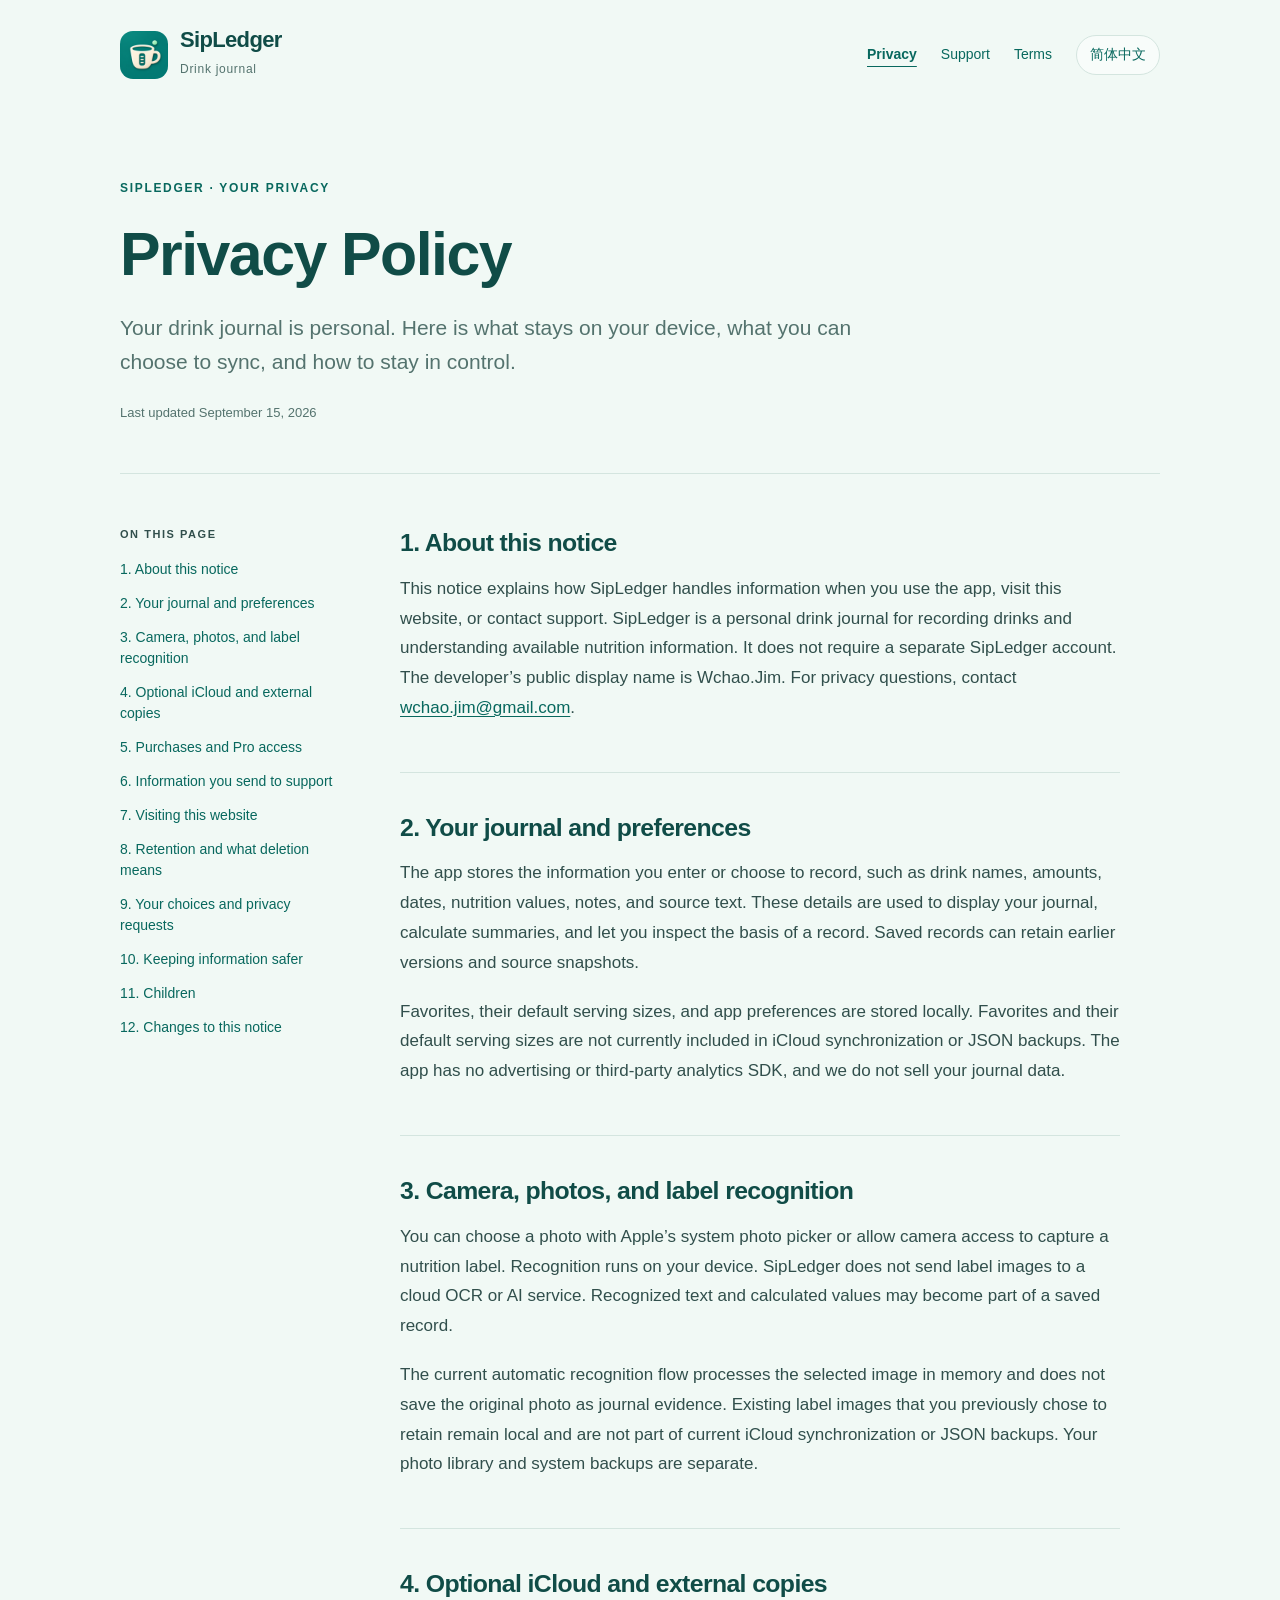
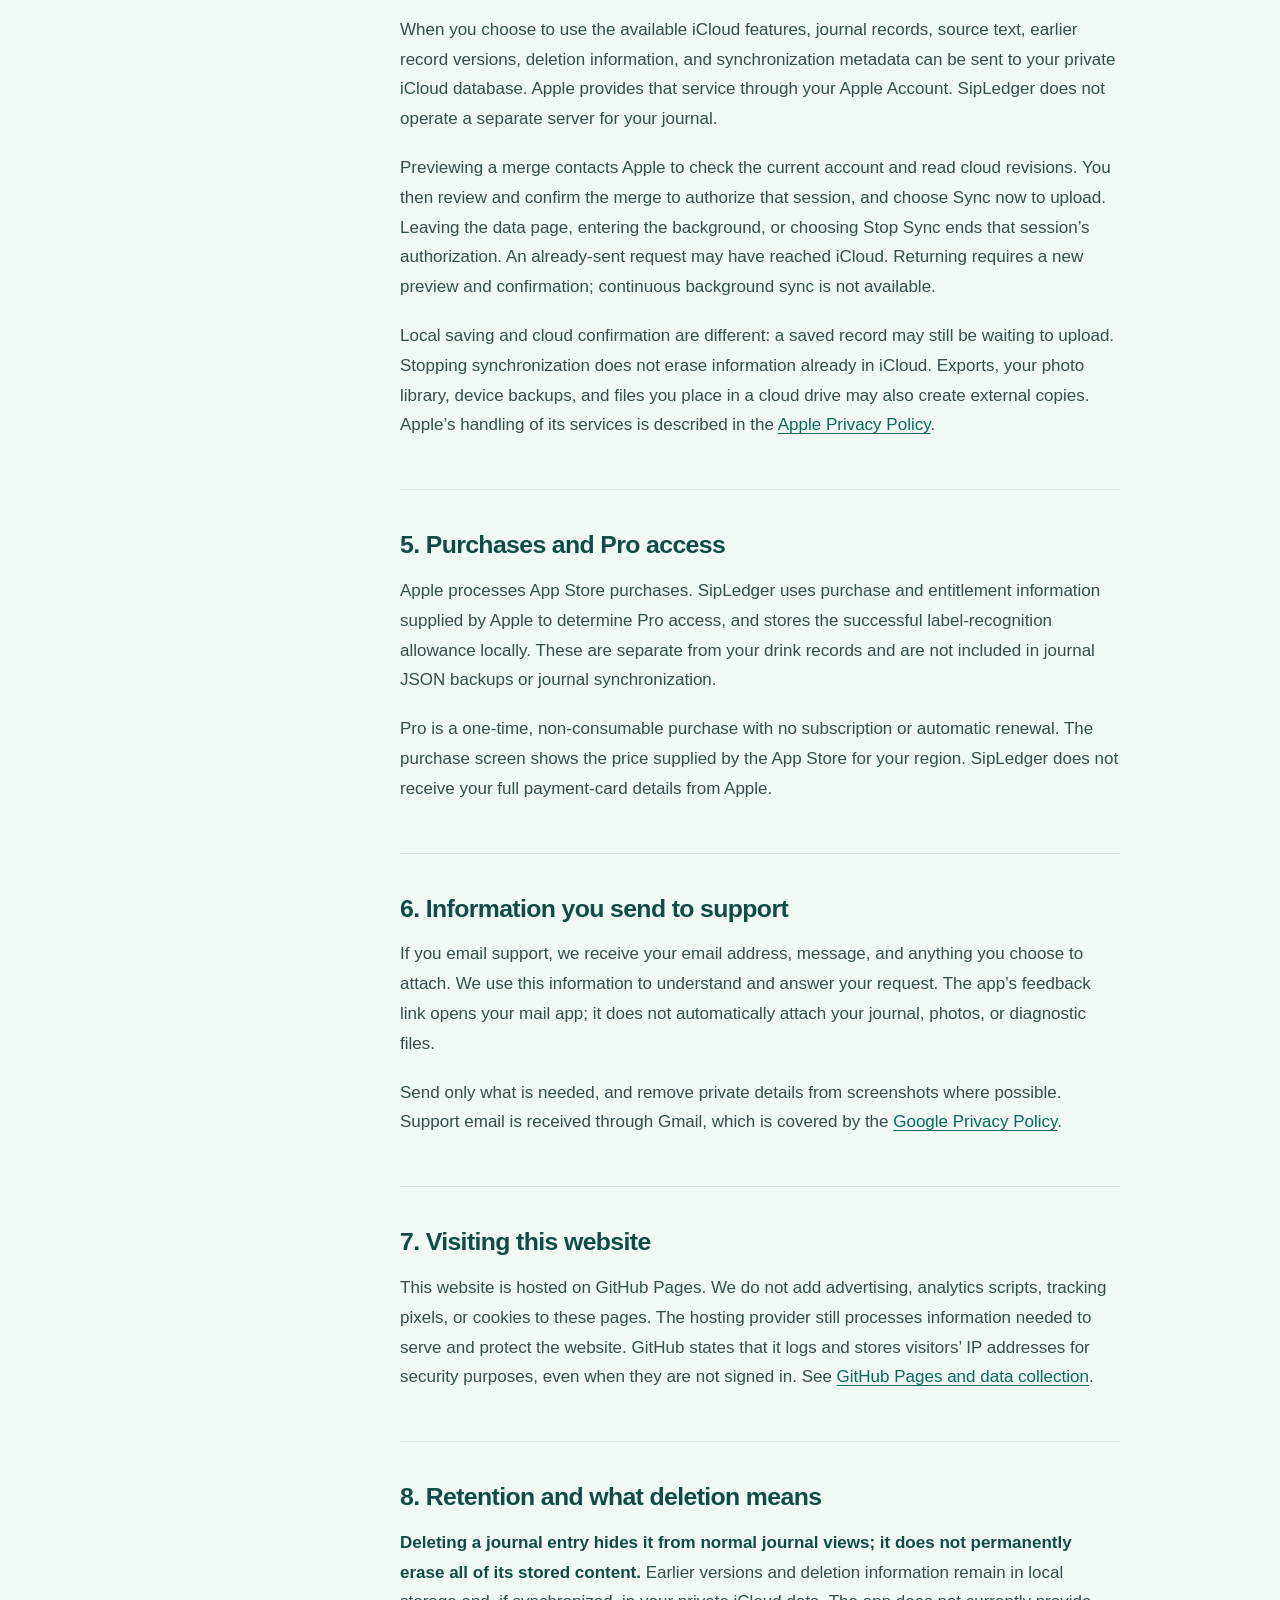
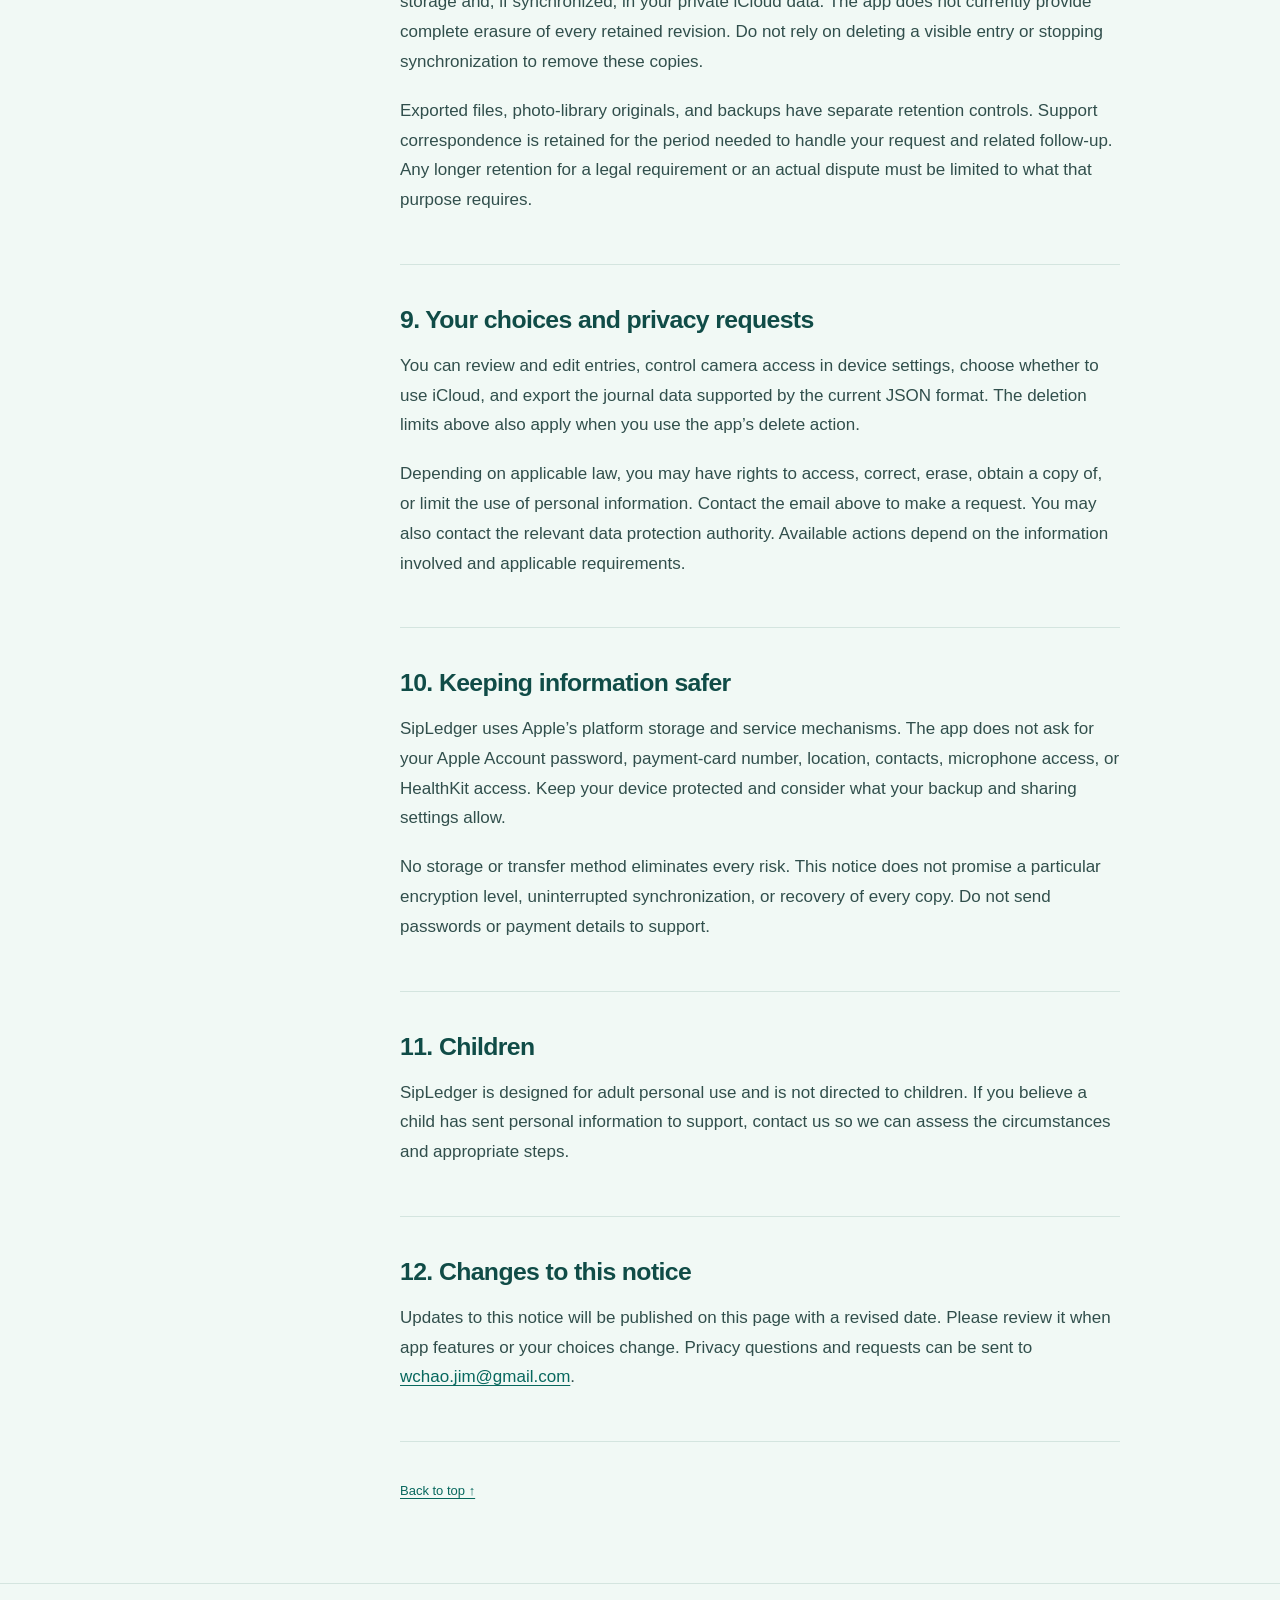
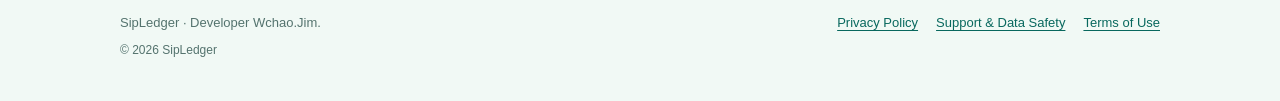
==== privacy/index.html @ 10f94ec1 "Add files via upload" ====
<!doctype html>
<html lang="en"><head><meta charset="utf-8"><meta name="viewport" content="width=device-width, initial-scale=1"><meta name="description" content="Your drink journal is personal. Here is what stays on your device, what you can choose to sync, and how to stay in control."><meta name="theme-color" content="#f1f9f5"><meta name="referrer" content="strict-origin-when-cross-origin"><meta http-equiv="Content-Security-Policy" content="default-src 'none'; img-src 'self'; style-src 'self'; base-uri 'none'; form-action 'none'"><title>Privacy Policy · SipLedger</title><link rel="icon" type="image/png" href="../assets/app-icon.png"><link rel="stylesheet" href="../assets/site.css"><link rel="alternate" hreflang="en" href="../privacy/"><link rel="alternate" hreflang="zh-Hans" href="../zh/privacy/"></head><body id="top"><a class="skip" href="#main">Skip to content</a><header class="site-header"><div class="wrap header-inner"><a class="brand" href="../" aria-label="SipLedger help home"><img src="../assets/app-icon.png" alt="" width="48" height="48"><span><span class="brand-name">SipLedger</span><span class="brand-caption">Drink journal</span></span></a><nav class="nav" aria-label="Main navigation"><a href="../privacy/" aria-current="page">Privacy</a><a href="../support/">Support</a><a href="../terms/">Terms</a><a class="lang" href="../zh/privacy/" lang="zh-Hans" hreflang="zh-Hans">简体中文</a></nav></div></header><main id="main" class="wrap"><header class="hero"><p class="eyebrow">SipLedger · Your privacy</p><h1>Privacy Policy</h1><p class="lead">Your drink journal is personal. Here is what stays on your device, what you can choose to sync, and how to stay in control.</p><p class="meta">Last updated September 15, 2026</p></header><div class="content-grid"><nav class="toc" aria-label="On this page"><p class="toc-label">On this page</p><ol><li><a href="#scope">1. About this notice</a></li><li><a href="#journal">2. Your journal and preferences</a></li><li><a href="#recognition">3. Camera, photos, and label recognition</a></li><li><a href="#icloud">4. Optional iCloud and external copies</a></li><li><a href="#purchases">5. Purchases and Pro access</a></li><li><a href="#support">6. Information you send to support</a></li><li><a href="#website">7. Visiting this website</a></li><li><a href="#retention">8. Retention and what deletion means</a></li><li><a href="#choices">9. Your choices and privacy requests</a></li><li><a href="#security">10. Keeping information safer</a></li><li><a href="#children">11. Children</a></li><li><a href="#changes">12. Changes to this notice</a></li></ol></nav><article class="article"><section><h2 id="scope">1. About this notice</h2>
<p>This notice explains how SipLedger handles information when you use the app, visit this website, or contact support. SipLedger is a personal drink journal for recording drinks and understanding available nutrition information. It does not require a separate SipLedger account. The developer’s public display name is Wchao.Jim. For privacy questions, contact <a href="mailto:wchao.jim@gmail.com">wchao.jim@gmail.com</a>.</p>

</section><section><h2 id="journal">2. Your journal and preferences</h2>
<p>The app stores the information you enter or choose to record, such as drink names, amounts, dates, nutrition values, notes, and source text. These details are used to display your journal, calculate summaries, and let you inspect the basis of a record. Saved records can retain earlier versions and source snapshots.</p>
<p>Favorites, their default serving sizes, and app preferences are stored locally. Favorites and their default serving sizes are not currently included in iCloud synchronization or JSON backups. The app has no advertising or third-party analytics SDK, and we do not sell your journal data.</p>

</section><section><h2 id="recognition">3. Camera, photos, and label recognition</h2>
<p>You can choose a photo with Apple’s system photo picker or allow camera access to capture a nutrition label. Recognition runs on your device. SipLedger does not send label images to a cloud OCR or AI service. Recognized text and calculated values may become part of a saved record.</p>
<p>The current automatic recognition flow processes the selected image in memory and does not save the original photo as journal evidence. Existing label images that you previously chose to retain remain local and are not part of current iCloud synchronization or JSON backups. Your photo library and system backups are separate.</p>

</section><section><h2 id="icloud">4. Optional iCloud and external copies</h2>
<p>When you choose to use the available iCloud features, journal records, source text, earlier record versions, deletion information, and synchronization metadata can be sent to your private iCloud database. Apple provides that service through your Apple Account. SipLedger does not operate a separate server for your journal.</p>
<p>Previewing a merge contacts Apple to check the current account and read cloud revisions. You then review and confirm the merge to authorize that session, and choose Sync now to upload. Leaving the data page, entering the background, or choosing Stop Sync ends that session’s authorization. An already-sent request may have reached iCloud. Returning requires a new preview and confirmation; continuous background sync is not available.</p>
<p>Local saving and cloud confirmation are different: a saved record may still be waiting to upload. Stopping synchronization does not erase information already in iCloud. Exports, your photo library, device backups, and files you place in a cloud drive may also create external copies. Apple’s handling of its services is described in the <a href="https://www.apple.com/legal/privacy/">Apple Privacy Policy</a>.</p>

</section><section><h2 id="purchases">5. Purchases and Pro access</h2>
<p>Apple processes App Store purchases. SipLedger uses purchase and entitlement information supplied by Apple to determine Pro access, and stores the successful label-recognition allowance locally. These are separate from your drink records and are not included in journal JSON backups or journal synchronization.</p>
<p>Pro is a one-time, non-consumable purchase with no subscription or automatic renewal. The purchase screen shows the price supplied by the App Store for your region. SipLedger does not receive your full payment-card details from Apple.</p>

</section><section><h2 id="support">6. Information you send to support</h2>
<p>If you email support, we receive your email address, message, and anything you choose to attach. We use this information to understand and answer your request. The app’s feedback link opens your mail app; it does not automatically attach your journal, photos, or diagnostic files.</p>
<p>Send only what is needed, and remove private details from screenshots where possible. Support email is received through Gmail, which is covered by the <a href="https://policies.google.com/privacy">Google Privacy Policy</a>.</p>

</section><section><h2 id="website">7. Visiting this website</h2>
<p>This website is hosted on GitHub Pages. We do not add advertising, analytics scripts, tracking pixels, or cookies to these pages. The hosting provider still processes information needed to serve and protect the website. GitHub states that it logs and stores visitors’ IP addresses for security purposes, even when they are not signed in. See <a href="https://docs.github.com/en/pages/getting-started-with-github-pages/about-github-pages">GitHub Pages and data collection</a>.</p>

</section><section><h2 id="retention">8. Retention and what deletion means</h2>
<p><strong>Deleting a journal entry hides it from normal journal views; it does not permanently erase all of its stored content.</strong> Earlier versions and deletion information remain in local storage and, if synchronized, in your private iCloud data. The app does not currently provide complete erasure of every retained revision. Do not rely on deleting a visible entry or stopping synchronization to remove these copies.</p>
<p>Exported files, photo-library originals, and backups have separate retention controls. Support correspondence is retained for the period needed to handle your request and related follow-up. Any longer retention for a legal requirement or an actual dispute must be limited to what that purpose requires.</p>

</section><section><h2 id="choices">9. Your choices and privacy requests</h2>
<p>You can review and edit entries, control camera access in device settings, choose whether to use iCloud, and export the journal data supported by the current JSON format. The deletion limits above also apply when you use the app’s delete action.</p>
<p>Depending on applicable law, you may have rights to access, correct, erase, obtain a copy of, or limit the use of personal information. Contact the email above to make a request. You may also contact the relevant data protection authority. Available actions depend on the information involved and applicable requirements.</p>

</section><section><h2 id="security">10. Keeping information safer</h2>
<p>SipLedger uses Apple’s platform storage and service mechanisms. The app does not ask for your Apple Account password, payment-card number, location, contacts, microphone access, or HealthKit access. Keep your device protected and consider what your backup and sharing settings allow.</p>
<p>No storage or transfer method eliminates every risk. This notice does not promise a particular encryption level, uninterrupted synchronization, or recovery of every copy. Do not send passwords or payment details to support.</p>

</section><section><h2 id="children">11. Children</h2>
<p>SipLedger is designed for adult personal use and is not directed to children. If you believe a child has sent personal information to support, contact us so we can assess the circumstances and appropriate steps.</p>

</section><section><h2 id="changes">12. Changes to this notice</h2>
<p>Updates to this notice will be published on this page with a revised date. Please review it when app features or your choices change. Privacy questions and requests can be sent to <a href="mailto:wchao.jim@gmail.com">wchao.jim@gmail.com</a>.</p>
</section><a class="back-top" href="#top">Back to top ↑</a></article></div></main><footer class="site-footer"><div class="wrap footer-inner"><div><p>SipLedger · Developer Wchao.Jim.</p><p class="copyright">© 2026 SipLedger</p></div><nav class="footer-links" aria-label="Footer navigation"><a href="../privacy/">Privacy Policy</a><a href="../support/">Support & Data Safety</a><a href="../terms/">Terms of Use</a></nav></div></footer></body></html>
---- assets/site.css ----
@charset "UTF-8";
:root{
  color-scheme:light;
  --ink:#104c47;
  --text:#314f4c;
  --muted:#54736e;
  --mint:#f1f9f5;
  --line:#d4e5df;
  --teal:#08685e;
  --blue:#e1f0fa;
  --lavender:#eee8f8;
  --white:#fff;
  --radius:24px}
  *{
    box-sizing:border-box}
    html{
      scroll-padding-top:2rem}
      body{
        margin:0;
        background:var(--mint);
        color:var(--text);
        font-family:-apple-system,BlinkMacSystemFont,"Segoe UI","PingFang SC","Hiragino Sans GB","Microsoft YaHei",sans-serif;
        font-size:17px;
        line-height:1.75;
        -webkit-text-size-adjust:100%}
        a{
          color:var(--teal);
          text-underline-offset:.2em;
          text-decoration-thickness:1px}
          a:hover{
            text-decoration-thickness:2px}
            a:focus-visible,summary:focus-visible{
              outline:3px solid #925d18;
              outline-offset:5px;
              border-radius:4px}
              img{
                max-width:100%;
                height:auto}
                h1,h2,h3,p{
                  margin-top:0}
                  h1,h2,h3{
                    color:var(--ink);
                    line-height:1.2;
                    letter-spacing:-.025em}
                    h1{
                      font-size:clamp(2.25rem,5vw,3.8rem);
                      font-weight:760;
                      margin-bottom:1.25rem}
                      h2{
                        font-size:1.55rem;
                        margin-bottom:1rem}
                        h3{
                          font-size:1.13rem}
                          p{
                            margin-bottom:1.2rem}
                            ul,ol{
                              padding-left:1.5rem}
                              li+li{
                                margin-top:.5rem}
                                strong{
                                  font-weight:680;
                                  color:var(--ink)}
                                  .wrap{
                                    max-width:1120px;
                                    margin:0 auto;
                                    padding:0 40px}
                                    .skip{
                                      position:absolute;
                                      left:16px;
                                      top:-100px;
                                      background:white;
                                      padding:12px;
                                      z-index:10}
                                      .skip:focus{
                                        top:16px}
                                        .site-header{
                                          padding:27px 0}
                                          .header-inner{
                                            display:flex;
                                            align-items:center;
                                            justify-content:space-between;
                                            gap:24px}
                                            .brand{
                                              display:flex;
                                              align-items:center;
                                              gap:12px;
                                              text-decoration:none;
                                              color:var(--ink);
                                              flex-shrink:0}
                                              .brand img{
                                                width:48px;
                                                height:48px;
                                                border-radius:13px}
                                                .brand-name{
                                                  display:block;
                                                  font-weight:780;
                                                  font-size:22px;
                                                  line-height:1.2;
                                                  letter-spacing:-.03em}
                                                  .brand-caption{
                                                    font-size:12px;
                                                    line-height:1.5;
                                                    letter-spacing:.06em;
                                                    color:var(--muted)}
                                                    .nav{
                                                      display:flex;
                                                      align-items:center;
                                                      gap:24px;
                                                      font-size:14px;
                                                      line-height:1.4}
                                                      .nav a{
                                                        padding:9px 0;
                                                        text-decoration:none}
                                                        .nav a[aria-current=page]{
                                                          text-decoration:underline;
                                                          text-underline-offset:7px;
                                                          font-weight:700}
                                                          .nav .lang{
                                                            padding:9px 13px;
                                                            border:1px solid var(--line);
                                                            border-radius:100px;
                                                            background:#ffffff90;
                                                            white-space:nowrap}
                                                            .hero{
                                                              padding:68px 0 48px;
                                                              border-bottom:1px solid var(--line)}
                                                              .eyebrow{
                                                                font-weight:700;
                                                                font-size:12px;
                                                                letter-spacing:.14em;
                                                                text-transform:uppercase;
                                                                color:var(--teal);
                                                                margin-bottom:19px}
                                                                .lead{
                                                                  max-width:760px;
                                                                  font-size:21px;
                                                                  line-height:1.6;
                                                                  color:var(--muted);
                                                                  margin-bottom:24px}
                                                                  .meta{
                                                                    font-size:13px;
                                                                    color:var(--muted);
                                                                    margin:0}
                                                                    .content-grid{
                                                                      display:grid;
                                                                      grid-template-columns:220px minmax(0,1fr);
                                                                      gap:60px;
                                                                      padding:52px 0 80px}
                                                                      .toc{
                                                                        font-size:14px;
                                                                        line-height:1.5;
                                                                        align-self:start;
                                                                        position:sticky;
                                                                        top:28px}
                                                                        .toc-label{
                                                                          font-size:11px;
                                                                          font-weight:700;
                                                                          letter-spacing:.14em;
                                                                          text-transform:uppercase;
                                                                          margin-bottom:16px}
                                                                          .toc ol{
                                                                            list-style:none;
                                                                            margin:0;
                                                                            padding:0}
                                                                            .toc li{
                                                                              margin-bottom:13px}
                                                                              .toc a{
                                                                                text-decoration:none}
                                                                                .toc a:hover{
                                                                                  text-decoration:underline}
                                                                                  .article{
                                                                                    min-width:0;
                                                                                    max-width:720px}
                                                                                    .article section{
                                                                                      scroll-margin-top:28px;
                                                                                      margin-bottom:38px;
                                                                                      padding-bottom:30px;
                                                                                      border-bottom:1px solid var(--line)}
                                                                                      .article section:last-child{
                                                                                        border:0;
                                                                                        margin:0;
                                                                                        padding:0}
                                                                                        .article h2{
                                                                                          padding-top:2px}
                                                                                          .article a{
                                                                                            overflow-wrap:anywhere}
                                                                                            .article .callout{
                                                                                              margin:24px 0}
                                                                                              .callout{
                                                                                                background:var(--blue);
                                                                                                border-radius:var(--radius);
                                                                                                padding:28px 30px}
                                                                                                .callout.lavender{
                                                                                                  background:var(--lavender)}
                                                                                                  .callout p:last-child{
                                                                                                    margin-bottom:0}
                                                                                                    .home-hero{
                                                                                                      display:grid;
                                                                                                      grid-template-columns:minmax(0,1fr) 190px;
                                                                                                      align-items:center;
                                                                                                      gap:50px;
                                                                                                      padding:80px 0 65px}
                                                                                                      .home-hero h1{
                                                                                                        font-size:clamp(2.4rem,5vw,4.2rem);
                                                                                                        max-width:750px}
                                                                                                        .hero-icon{
                                                                                                          width:180px;
                                                                                                          height:180px;
                                                                                                          border-radius:40px;
                                                                                                          box-shadow:0 18px 45px #154f4221;
                                                                                                          transform:rotate(-4deg)}
                                                                                                          .home-hero .lead{
                                                                                                            max-width:650px;
                                                                                                            margin:0}
                                                                                                            .home-links{
                                                                                                              display:grid;
                                                                                                              grid-template-columns:1fr 1fr;
                                                                                                              gap:24px;
                                                                                                              padding-bottom:24px}
                                                                                                              .feature-link{
                                                                                                                display:flex;
                                                                                                                flex-direction:column;
                                                                                                                align-items:flex-start;
                                                                                                                padding:34px;
                                                                                                                background:var(--blue);
                                                                                                                border-radius:var(--radius);
                                                                                                                color:var(--text);
                                                                                                                text-decoration:none;
                                                                                                                border:1px solid transparent}
                                                                                                                .feature-link:hover{
                                                                                                                  border-color:#b0cfc5}
                                                                                                                  .feature-link:nth-child(2){
                                                                                                                    background:var(--lavender)}
                                                                                                                    .feature-link .number{
                                                                                                                      font-size:12px;
                                                                                                                      letter-spacing:.09em;
                                                                                                                      color:var(--muted);
                                                                                                                      margin-bottom:28px}
                                                                                                                      .feature-link h2{
                                                                                                                        font-size:1.7rem}
                                                                                                                        .feature-link p{
                                                                                                                          max-width:390px}
                                                                                                                          .feature-link .go{
                                                                                                                            font-size:15px;
                                                                                                                            font-weight:700;
                                                                                                                            color:var(--teal);
                                                                                                                            margin-top:auto;
                                                                                                                            text-decoration:underline;
                                                                                                                            text-underline-offset:.3em}
                                                                                                                            .home-bottom{
                                                                                                                              display:flex;
                                                                                                                              justify-content:space-between;
                                                                                                                              gap:32px;
                                                                                                                              padding:25px 3px 60px}
                                                                                                                              .home-bottom p{
                                                                                                                                margin:0;
                                                                                                                                font-size:15px}
                                                                                                                                .contact-box{
                                                                                                                                  padding:30px;
                                                                                                                                  background:var(--blue);
                                                                                                                                  border-radius:var(--radius);
                                                                                                                                  margin-bottom:38px}
                                                                                                                                  .contact-box h2{
                                                                                                                                    margin:0 0 12px}
                                                                                                                                    .button{
                                                                                                                                      display:inline-flex;
                                                                                                                                      align-items:center;
                                                                                                                                      justify-content:center;
                                                                                                                                      min-height:48px;
                                                                                                                                      border-radius:100px;
                                                                                                                                      background:var(--teal);
                                                                                                                                      color:white;
                                                                                                                                      padding:10px 22px;
                                                                                                                                      font-size:15px;
                                                                                                                                      font-weight:650;
                                                                                                                                      text-decoration:none}
                                                                                                                                      .button:hover{
                                                                                                                                        background:#07594f}
                                                                                                                                        .contact-box .email{
                                                                                                                                          display:block;
                                                                                                                                          margin-top:13px;
                                                                                                                                          font-size:15px}
                                                                                                                                          .faq details{
                                                                                                                                            border-top:1px solid var(--line);
                                                                                                                                            padding:20px 0}
                                                                                                                                            .faq details:last-child{
                                                                                                                                              border-bottom:1px solid var(--line)}
                                                                                                                                              .faq summary{
                                                                                                                                                cursor:pointer;
                                                                                                                                                font-weight:680;
                                                                                                                                                color:var(--ink);
                                                                                                                                                padding-right:8px}
                                                                                                                                                .faq details[open] summary{
                                                                                                                                                  margin-bottom:16px}
                                                                                                                                                  .faq details p:last-child,.faq details ol:last-child{
                                                                                                                                                    margin-bottom:0}
                                                                                                                                                    .site-footer{
                                                                                                                                                      border-top:1px solid var(--line);
                                                                                                                                                      padding:28px 0 40px;
                                                                                                                                                      font-size:13px;
                                                                                                                                                      color:var(--muted)}
                                                                                                                                                      .footer-inner{
                                                                                                                                                        display:flex;
                                                                                                                                                        justify-content:space-between;
                                                                                                                                                        gap:24px}
                                                                                                                                                        .footer-links{
                                                                                                                                                          display:flex;
                                                                                                                                                          gap:18px;
                                                                                                                                                          flex-wrap:wrap}
                                                                                                                                                          .site-footer p{
                                                                                                                                                            margin:0}
                                                                                                                                                            .copyright{
                                                                                                                                                              margin-top:5px!important;
                                                                                                                                                              font-size:12px}
                                                                                                                                                              .back-top{
                                                                                                                                                                display:block;
                                                                                                                                                                margin-top:25px;
                                                                                                                                                                font-size:13px}
                                                                                                                                                                @media(max-width:880px){
                                                                                                                                                                  .header-inner{
                                                                                                                                                                    flex-wrap:wrap}
                                                                                                                                                                    .nav{
                                                                                                                                                                      gap:20px}
                                                                                                                                                                      .content-grid{
                                                                                                                                                                        grid-template-columns:170px minmax(0,1fr);
                                                                                                                                                                        gap:35px}
                                                                                                                                                                        .wrap{
                                                                                                                                                                          padding:0 28px}
                                                                                                                                                                          .home-hero{
                                                                                                                                                                            grid-template-columns:minmax(0,1fr) 130px;
                                                                                                                                                                            gap:25px}
                                                                                                                                                                            .hero-icon{
                                                                                                                                                                              width:125px;
                                                                                                                                                                              height:125px;
                                                                                                                                                                              border-radius:29px}
                                                                                                                                                                              .home-hero h1{
                                                                                                                                                                                font-size:3rem}
                                                                                                                                                                              }
                                                                                                                                                                              @media(max-width:620px){
                                                                                                                                                                                body{
                                                                                                                                                                                  font-size:16px}
                                                                                                                                                                                  .wrap{
                                                                                                                                                                                    padding:0 22px}
                                                                                                                                                                                    .site-header{
                                                                                                                                                                                      padding:22px 0 10px}
                                                                                                                                                                                      .header-inner{
                                                                                                                                                                                        gap:17px}
                                                                                                                                                                                        .brand img{
                                                                                                                                                                                          width:43px;
                                                                                                                                                                                          height:43px}
                                                                                                                                                                                          .brand-name{
                                                                                                                                                                                            font-size:21px}
                                                                                                                                                                                            .nav{
                                                                                                                                                                                              width:100%;
                                                                                                                                                                                              gap:0;
                                                                                                                                                                                              justify-content:space-between;
                                                                                                                                                                                              font-size:13px}
                                                                                                                                                                                              .nav .lang{
                                                                                                                                                                                                padding:8px 12px}
                                                                                                                                                                                                .hero{
                                                                                                                                                                                                  padding:41px 0 30px}
                                                                                                                                                                                                  .lead{
                                                                                                                                                                                                    font-size:18px}
                                                                                                                                                                                                    .eyebrow{
                                                                                                                                                                                                      font-size:11px;
                                                                                                                                                                                                      margin-bottom:14px}
                                                                                                                                                                                                      .content-grid{
                                                                                                                                                                                                        display:block;
                                                                                                                                                                                                        padding:30px 0 50px}
                                                                                                                                                                                                        .toc{
                                                                                                                                                                                                          position:static;
                                                                                                                                                                                                          border-bottom:1px solid var(--line);
                                                                                                                                                                                                          padding-bottom:19px;
                                                                                                                                                                                                          margin-bottom:34px}
                                                                                                                                                                                                          .toc ol{
                                                                                                                                                                                                            display:flex;
                                                                                                                                                                                                            gap:6px 18px;
                                                                                                                                                                                                            flex-wrap:wrap}
                                                                                                                                                                                                            .toc li{
                                                                                                                                                                                                              margin:0 0 5px}
                                                                                                                                                                                                              .toc-label{
                                                                                                                                                                                                                margin-bottom:13px}
                                                                                                                                                                                                                .article h2{
                                                                                                                                                                                                                  font-size:1.4rem}
                                                                                                                                                                                                                  .article section{
                                                                                                                                                                                                                    margin-bottom:30px;
                                                                                                                                                                                                                    padding-bottom:22px}
                                                                                                                                                                                                                    .callout,.contact-box{
                                                                                                                                                                                                                      padding:23px}
                                                                                                                                                                                                                      .home-hero{
                                                                                                                                                                                                                        display:block;
                                                                                                                                                                                                                        padding:43px 0 35px}
                                                                                                                                                                                                                        .home-hero h1{
                                                                                                                                                                                                                          font-size:2.8rem}
                                                                                                                                                                                                                          .hero-icon{
                                                                                                                                                                                                                            display:none}
                                                                                                                                                                                                                            .home-links{
                                                                                                                                                                                                                              grid-template-columns:1fr;
                                                                                                                                                                                                                              gap:16px}
                                                                                                                                                                                                                              .feature-link{
                                                                                                                                                                                                                                padding:28px}
                                                                                                                                                                                                                                .feature-link .number{
                                                                                                                                                                                                                                  margin-bottom:20px}
                                                                                                                                                                                                                                  .home-bottom{
                                                                                                                                                                                                                                    flex-direction:column;
                                                                                                                                                                                                                                    gap:16px;
                                                                                                                                                                                                                                    padding-bottom:40px}
                                                                                                                                                                                                                                    .footer-inner{
                                                                                                                                                                                                                                      flex-direction:column;
                                                                                                                                                                                                                                      gap:18px}
                                                                                                                                                                                                                                      .footer-links{
                                                                                                                                                                                                                                        gap:16px}
                                                                                                                                                                                                                                        .faq summary{
                                                                                                                                                                                                                                          line-height:1.55}
                                                                                                                                                                                                                                        }
                                                                                                                                                                                                                                        @media(prefers-reduced-motion:no-preference){
                                                                                                                                                                                                                                          a{
                                                                                                                                                                                                                                            transition:background-color .15s,border-color .15s}
                                                                                                                                                                                                                                          }
                                                                                                                                                                                                                                          @media print{
                                                                                                                                                                                                                                            body{
                                                                                                                                                                                                                                              background:white;
                                                                                                                                                                                                                                              color:#111;
                                                                                                                                                                                                                                              font-size:11pt}
                                                                                                                                                                                                                                              .wrap{
                                                                                                                                                                                                                                                max-width:none;
                                                                                                                                                                                                                                                padding:0}
                                                                                                                                                                                                                                                .nav,.toc,.back-top,.skip,.hero-icon{
                                                                                                                                                                                                                                                  display:none}
                                                                                                                                                                                                                                                  .site-header{
                                                                                                                                                                                                                                                    padding:0 0 12pt}
                                                                                                                                                                                                                                                    .hero{
                                                                                                                                                                                                                                                      padding:12pt 0}
                                                                                                                                                                                                                                                      .hero h1{
                                                                                                                                                                                                                                                        font-size:28pt}
                                                                                                                                                                                                                                                        .content-grid{
                                                                                                                                                                                                                                                          display:block;
                                                                                                                                                                                                                                                          padding:22pt 0}
                                                                                                                                                                                                                                                          .article{
                                                                                                                                                                                                                                                            max-width:none}
                                                                                                                                                                                                                                                            .article section{
                                                                                                                                                                                                                                                              break-inside:auto}
                                                                                                                                                                                                                                                              .article h2{
                                                                                                                                                                                                                                                                break-after:avoid}
                                                                                                                                                                                                                                                                .callout,.contact-box{
                                                                                                                                                                                                                                                                  background:#f1f1f1}
                                                                                                                                                                                                                                                                  .site-footer{
                                                                                                                                                                                                                                                                    padding:12pt 0}
                                                                                                                                                                                                                                                                    .button{
                                                                                                                                                                                                                                                                      color:#111;
                                                                                                                                                                                                                                                                      background:none;
                                                                                                                                                                                                                                                                      border:1px solid #999}
                                                                                                                                                                                                                                                                      a{
                                                                                                                                                                                                                                                                        color:inherit}
                                                                                                                                                                                                                                                                        .faq details{
                                                                                                                                                                                                                                                                          display:block}
                                                                                                                                                                                                                                                                          .faq details:not([open])> :not(summary){
                                                                                                                                                                                                                                                                            display:block}
                                                                                                                                                                                                                                                                          }
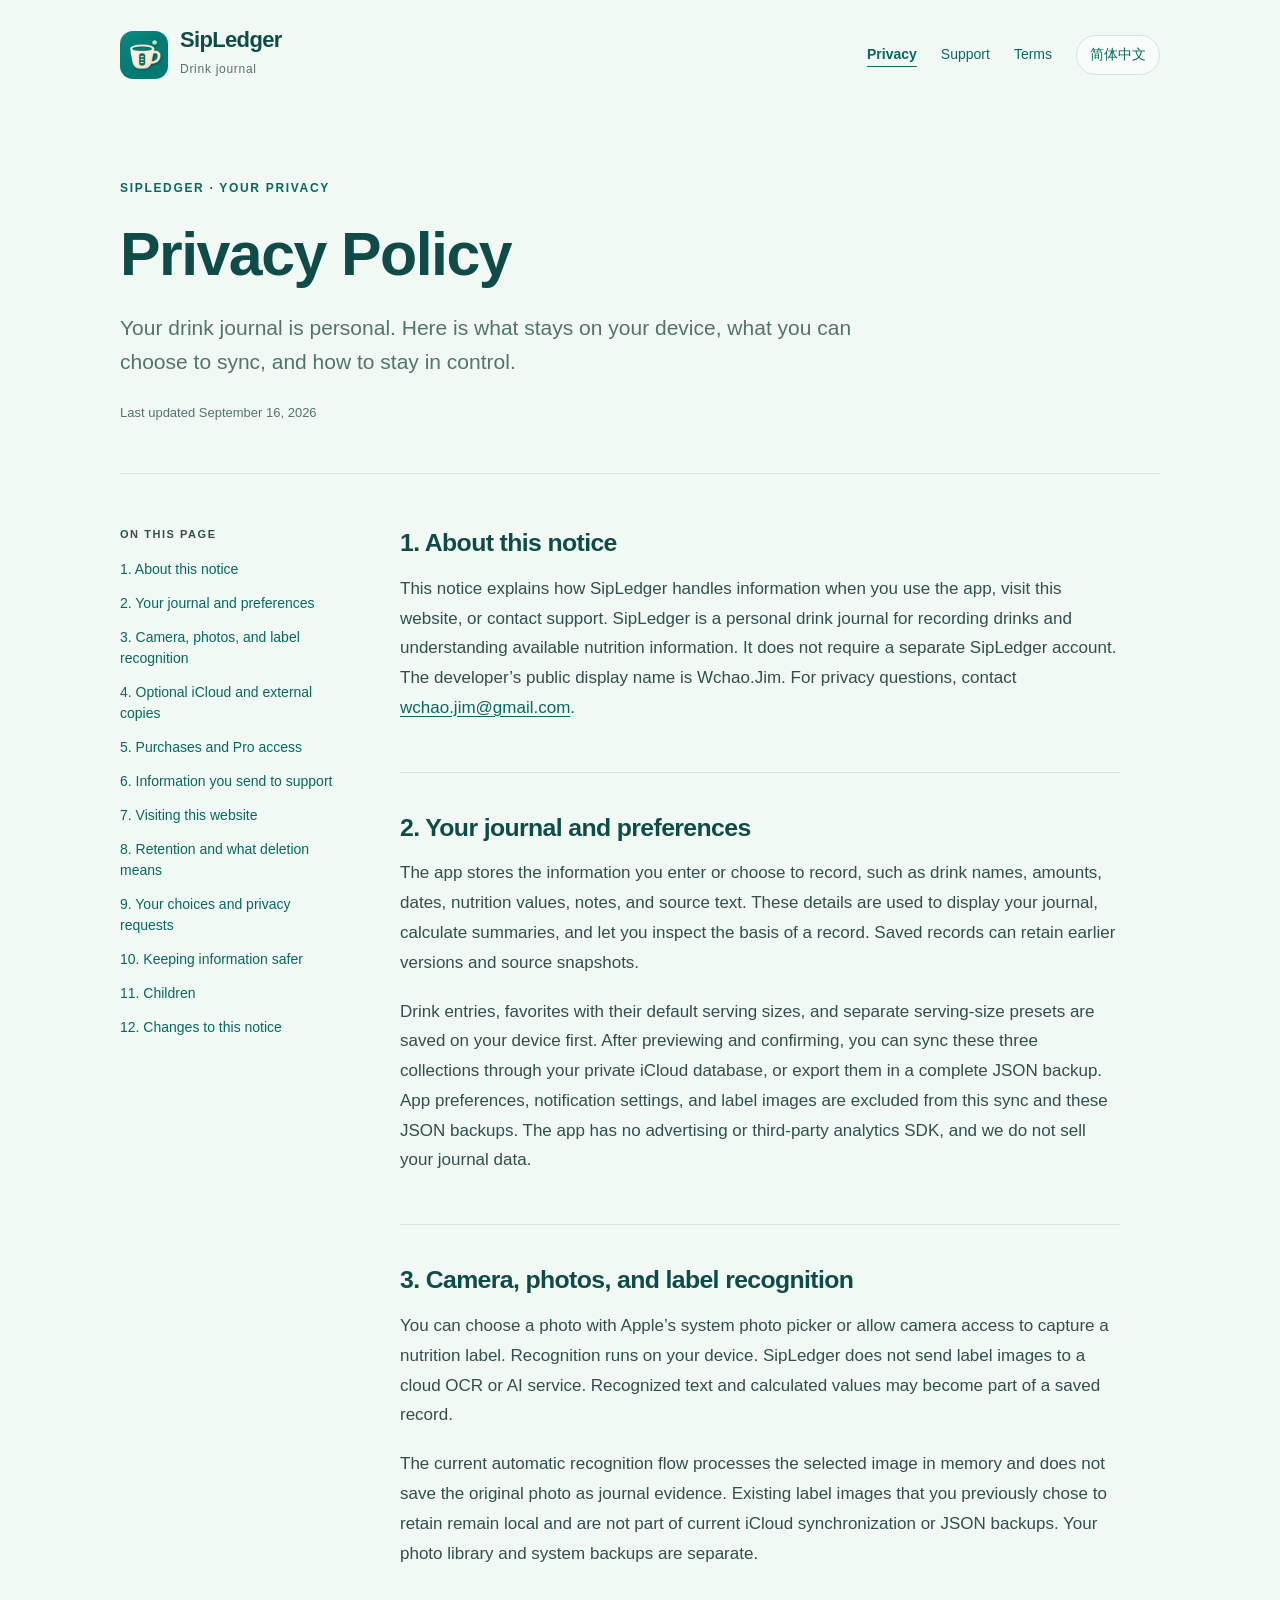
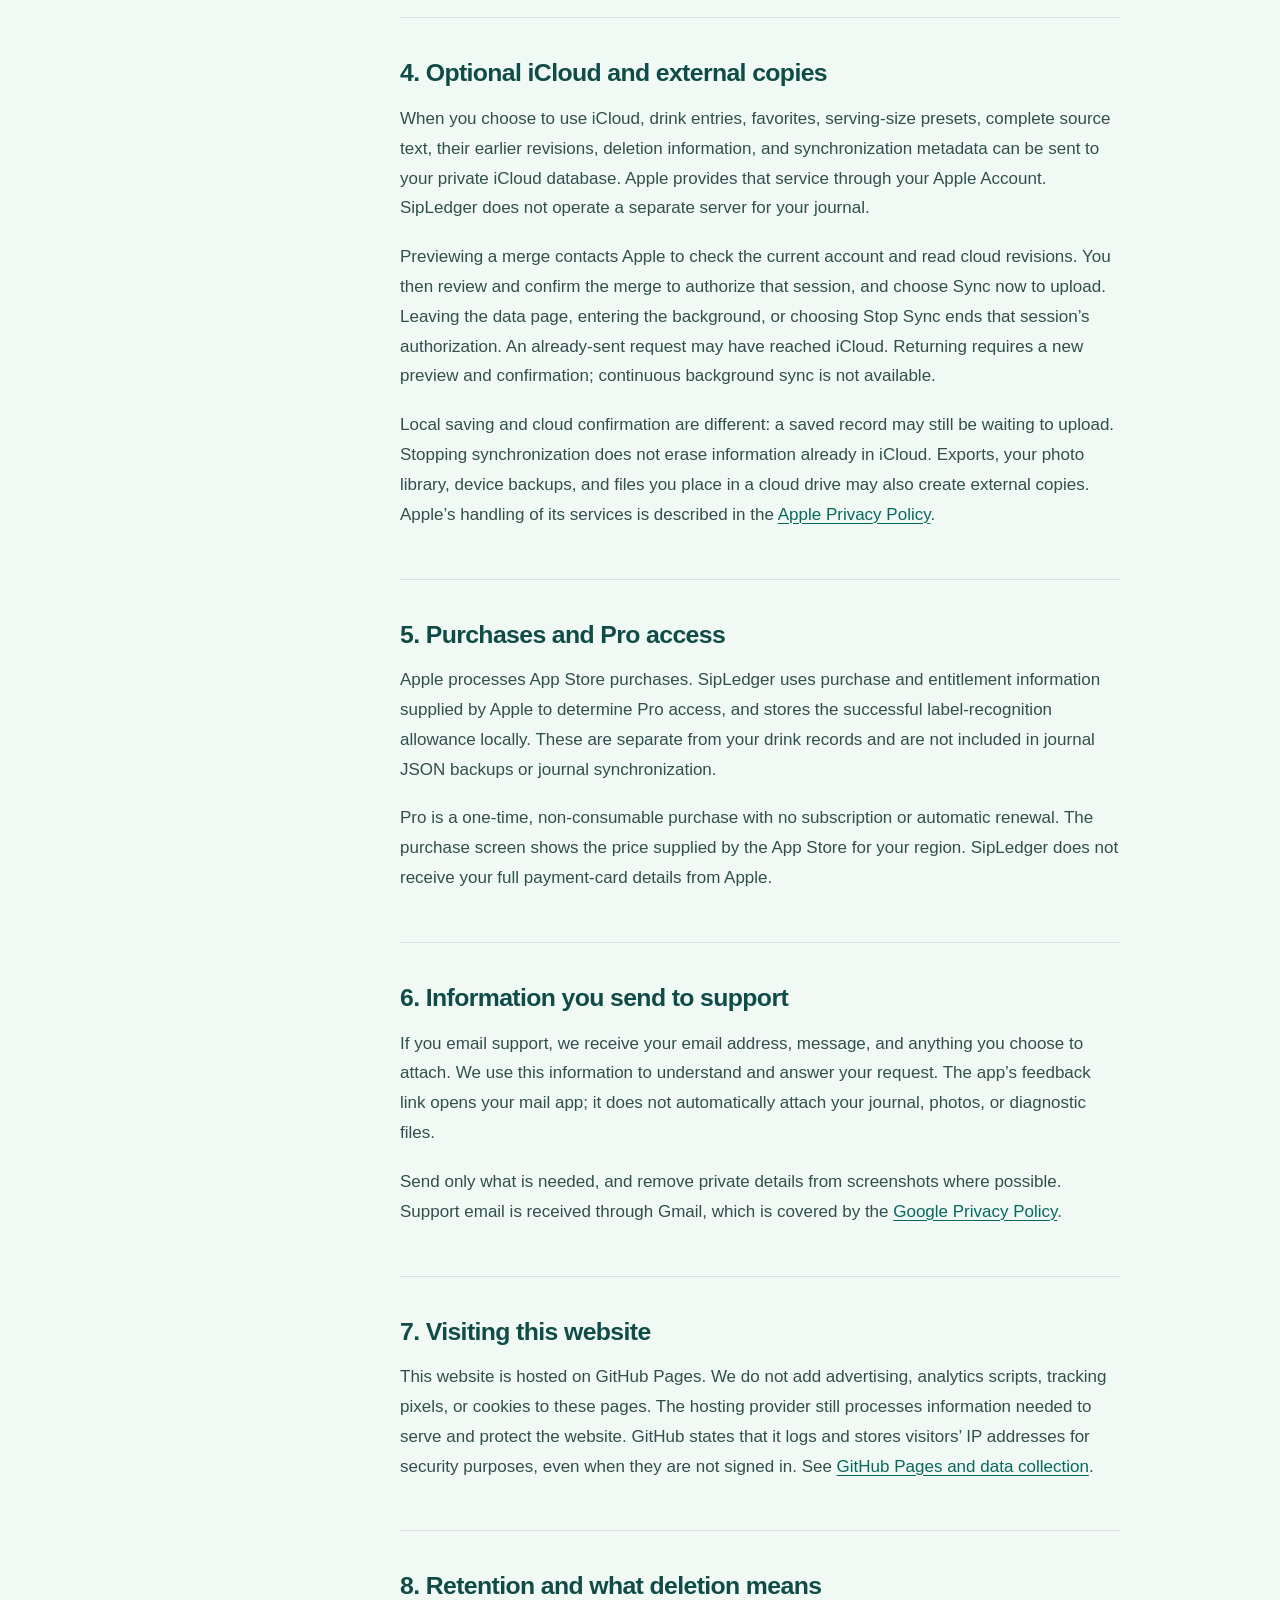
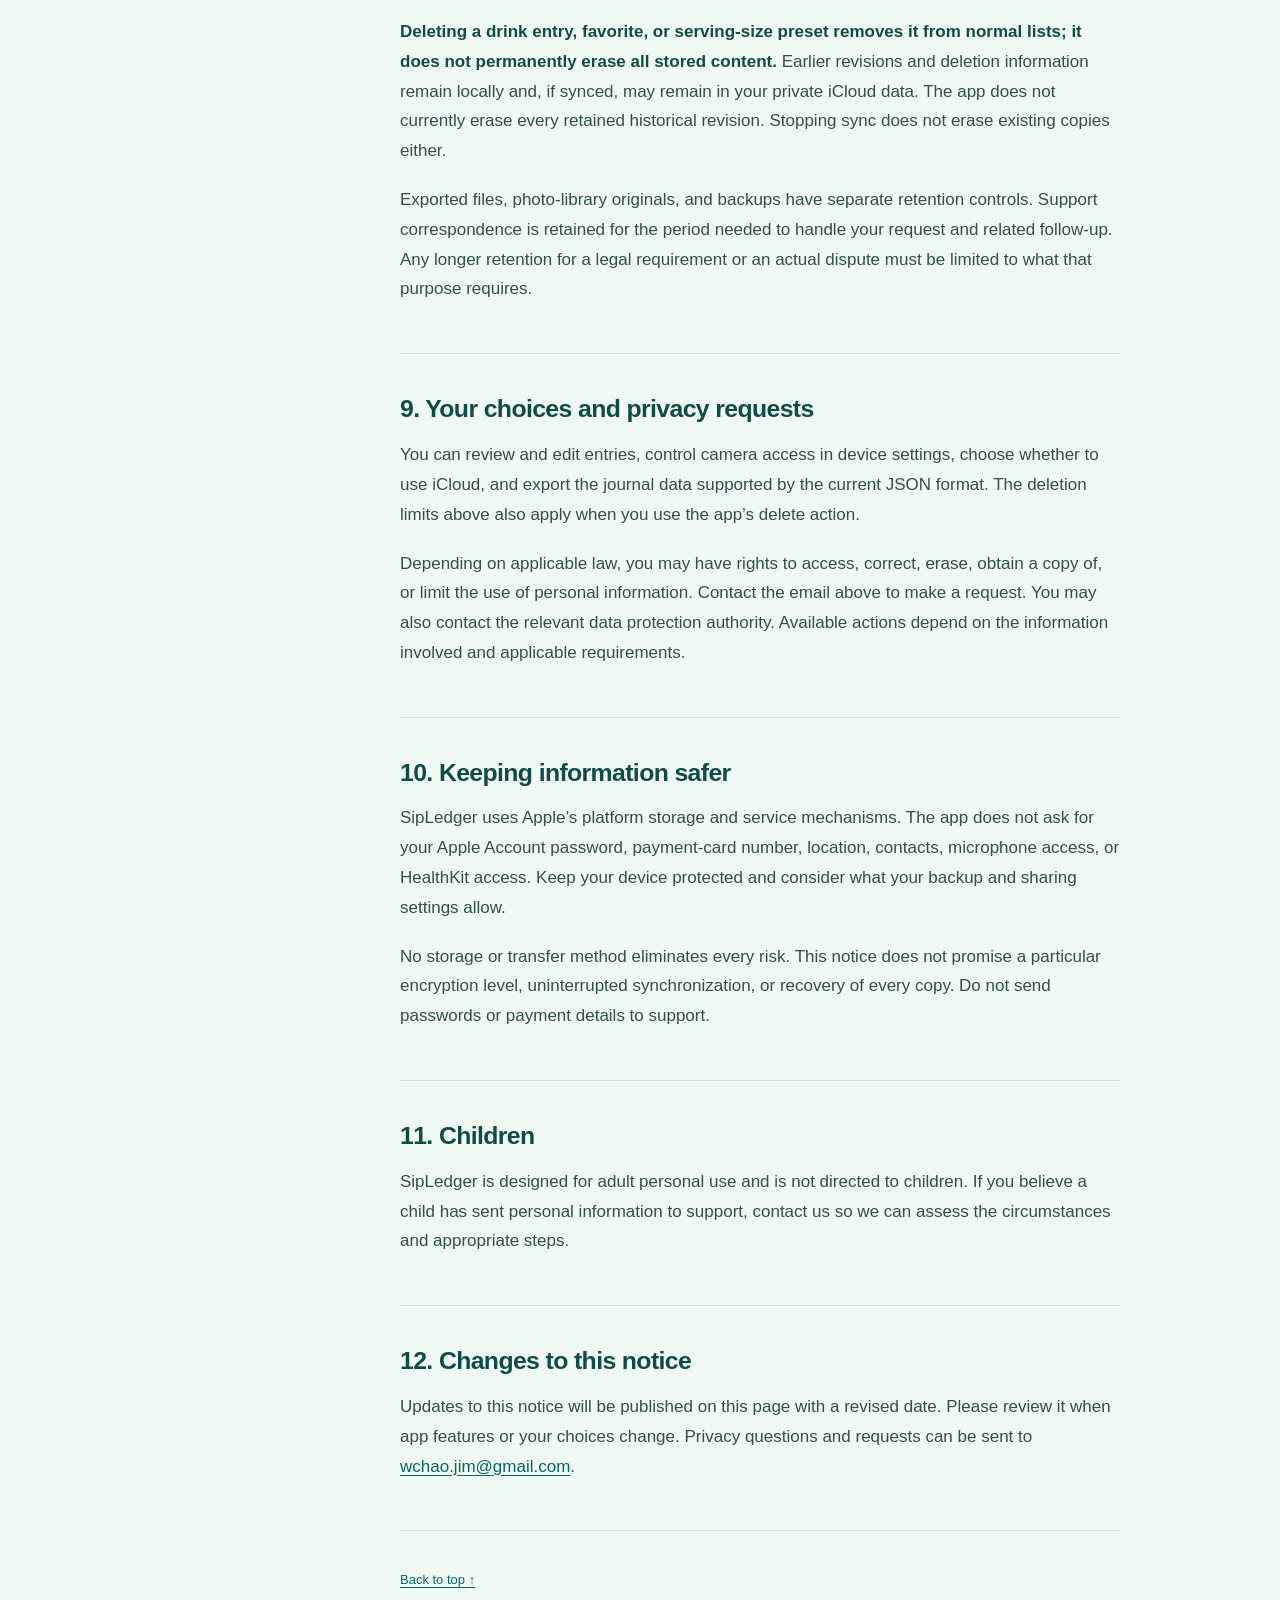
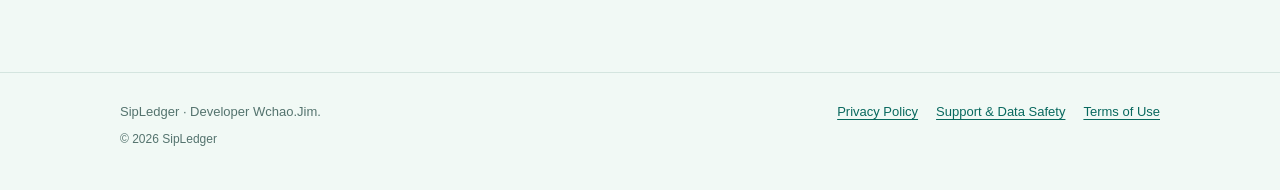
==== commit 03779c79: "Add files via upload" ====
--- a/privacy/index.html
+++ b/privacy/index.html
@@ -1,17 +1,17 @@
 <!doctype html>
-<html lang="en"><head><meta charset="utf-8"><meta name="viewport" content="width=device-width, initial-scale=1"><meta name="description" content="Your drink journal is personal. Here is what stays on your device, what you can choose to sync, and how to stay in control."><meta name="theme-color" content="#f1f9f5"><meta name="referrer" content="strict-origin-when-cross-origin"><meta http-equiv="Content-Security-Policy" content="default-src 'none'; img-src 'self'; style-src 'self'; base-uri 'none'; form-action 'none'"><title>Privacy Policy · SipLedger</title><link rel="icon" type="image/png" href="../assets/app-icon.png"><link rel="stylesheet" href="../assets/site.css"><link rel="alternate" hreflang="en" href="../privacy/"><link rel="alternate" hreflang="zh-Hans" href="../zh/privacy/"></head><body id="top"><a class="skip" href="#main">Skip to content</a><header class="site-header"><div class="wrap header-inner"><a class="brand" href="../" aria-label="SipLedger help home"><img src="../assets/app-icon.png" alt="" width="48" height="48"><span><span class="brand-name">SipLedger</span><span class="brand-caption">Drink journal</span></span></a><nav class="nav" aria-label="Main navigation"><a href="../privacy/" aria-current="page">Privacy</a><a href="../support/">Support</a><a href="../terms/">Terms</a><a class="lang" href="../zh/privacy/" lang="zh-Hans" hreflang="zh-Hans">简体中文</a></nav></div></header><main id="main" class="wrap"><header class="hero"><p class="eyebrow">SipLedger · Your privacy</p><h1>Privacy Policy</h1><p class="lead">Your drink journal is personal. Here is what stays on your device, what you can choose to sync, and how to stay in control.</p><p class="meta">Last updated September 15, 2026</p></header><div class="content-grid"><nav class="toc" aria-label="On this page"><p class="toc-label">On this page</p><ol><li><a href="#scope">1. About this notice</a></li><li><a href="#journal">2. Your journal and preferences</a></li><li><a href="#recognition">3. Camera, photos, and label recognition</a></li><li><a href="#icloud">4. Optional iCloud and external copies</a></li><li><a href="#purchases">5. Purchases and Pro access</a></li><li><a href="#support">6. Information you send to support</a></li><li><a href="#website">7. Visiting this website</a></li><li><a href="#retention">8. Retention and what deletion means</a></li><li><a href="#choices">9. Your choices and privacy requests</a></li><li><a href="#security">10. Keeping information safer</a></li><li><a href="#children">11. Children</a></li><li><a href="#changes">12. Changes to this notice</a></li></ol></nav><article class="article"><section><h2 id="scope">1. About this notice</h2>
+<html lang="en"><head><meta charset="utf-8"><meta name="viewport" content="width=device-width, initial-scale=1"><meta name="description" content="Your drink journal is personal. Here is what stays on your device, what you can choose to sync, and how to stay in control."><meta name="theme-color" content="#f1f9f5"><meta name="referrer" content="strict-origin-when-cross-origin"><meta http-equiv="Content-Security-Policy" content="default-src 'none'; img-src 'self'; style-src 'self'; base-uri 'none'; form-action 'none'"><title>Privacy Policy · SipLedger</title><link rel="icon" type="image/png" href="../assets/app-icon.png"><link rel="stylesheet" href="../assets/site.css"><link rel="alternate" hreflang="en" href="../privacy/"><link rel="alternate" hreflang="zh-Hans" href="../zh/privacy/"></head><body id="top"><a class="skip" href="#main">Skip to content</a><header class="site-header"><div class="wrap header-inner"><a class="brand" href="../" aria-label="SipLedger help home"><img src="../assets/app-icon.png" alt="" width="48" height="48"><span><span class="brand-name">SipLedger</span><span class="brand-caption">Drink journal</span></span></a><nav class="nav" aria-label="Main navigation"><a href="../privacy/" aria-current="page">Privacy</a><a href="../support/">Support</a><a href="../terms/">Terms</a><a class="lang" href="../zh/privacy/" lang="zh-Hans" hreflang="zh-Hans">简体中文</a></nav></div></header><main id="main" class="wrap"><header class="hero"><p class="eyebrow">SipLedger · Your privacy</p><h1>Privacy Policy</h1><p class="lead">Your drink journal is personal. Here is what stays on your device, what you can choose to sync, and how to stay in control.</p><p class="meta">Last updated September 16, 2026</p></header><div class="content-grid"><nav class="toc" aria-label="On this page"><p class="toc-label">On this page</p><ol><li><a href="#scope">1. About this notice</a></li><li><a href="#journal">2. Your journal and preferences</a></li><li><a href="#recognition">3. Camera, photos, and label recognition</a></li><li><a href="#icloud">4. Optional iCloud and external copies</a></li><li><a href="#purchases">5. Purchases and Pro access</a></li><li><a href="#support">6. Information you send to support</a></li><li><a href="#website">7. Visiting this website</a></li><li><a href="#retention">8. Retention and what deletion means</a></li><li><a href="#choices">9. Your choices and privacy requests</a></li><li><a href="#security">10. Keeping information safer</a></li><li><a href="#children">11. Children</a></li><li><a href="#changes">12. Changes to this notice</a></li></ol></nav><article class="article"><section><h2 id="scope">1. About this notice</h2>
 <p>This notice explains how SipLedger handles information when you use the app, visit this website, or contact support. SipLedger is a personal drink journal for recording drinks and understanding available nutrition information. It does not require a separate SipLedger account. The developer’s public display name is Wchao.Jim. For privacy questions, contact <a href="mailto:wchao.jim@gmail.com">wchao.jim@gmail.com</a>.</p>
 
 </section><section><h2 id="journal">2. Your journal and preferences</h2>
 <p>The app stores the information you enter or choose to record, such as drink names, amounts, dates, nutrition values, notes, and source text. These details are used to display your journal, calculate summaries, and let you inspect the basis of a record. Saved records can retain earlier versions and source snapshots.</p>
-<p>Favorites, their default serving sizes, and app preferences are stored locally. Favorites and their default serving sizes are not currently included in iCloud synchronization or JSON backups. The app has no advertising or third-party analytics SDK, and we do not sell your journal data.</p>
+<p>Drink entries, favorites with their default serving sizes, and separate serving-size presets are saved on your device first. After previewing and confirming, you can sync these three collections through your private iCloud database, or export them in a complete JSON backup. App preferences, notification settings, and label images are excluded from this sync and these JSON backups. The app has no advertising or third-party analytics SDK, and we do not sell your journal data.</p>
 
 </section><section><h2 id="recognition">3. Camera, photos, and label recognition</h2>
 <p>You can choose a photo with Apple’s system photo picker or allow camera access to capture a nutrition label. Recognition runs on your device. SipLedger does not send label images to a cloud OCR or AI service. Recognized text and calculated values may become part of a saved record.</p>
 <p>The current automatic recognition flow processes the selected image in memory and does not save the original photo as journal evidence. Existing label images that you previously chose to retain remain local and are not part of current iCloud synchronization or JSON backups. Your photo library and system backups are separate.</p>
 
 </section><section><h2 id="icloud">4. Optional iCloud and external copies</h2>
-<p>When you choose to use the available iCloud features, journal records, source text, earlier record versions, deletion information, and synchronization metadata can be sent to your private iCloud database. Apple provides that service through your Apple Account. SipLedger does not operate a separate server for your journal.</p>
+<p>When you choose to use iCloud, drink entries, favorites, serving-size presets, complete source text, their earlier revisions, deletion information, and synchronization metadata can be sent to your private iCloud database. Apple provides that service through your Apple Account. SipLedger does not operate a separate server for your journal.</p>
 <p>Previewing a merge contacts Apple to check the current account and read cloud revisions. You then review and confirm the merge to authorize that session, and choose Sync now to upload. Leaving the data page, entering the background, or choosing Stop Sync ends that session’s authorization. An already-sent request may have reached iCloud. Returning requires a new preview and confirmation; continuous background sync is not available.</p>
 <p>Local saving and cloud confirmation are different: a saved record may still be waiting to upload. Stopping synchronization does not erase information already in iCloud. Exports, your photo library, device backups, and files you place in a cloud drive may also create external copies. Apple’s handling of its services is described in the <a href="https://www.apple.com/legal/privacy/">Apple Privacy Policy</a>.</p>
 
@@ -27,7 +27,7 @@
 <p>This website is hosted on GitHub Pages. We do not add advertising, analytics scripts, tracking pixels, or cookies to these pages. The hosting provider still processes information needed to serve and protect the website. GitHub states that it logs and stores visitors’ IP addresses for security purposes, even when they are not signed in. See <a href="https://docs.github.com/en/pages/getting-started-with-github-pages/about-github-pages">GitHub Pages and data collection</a>.</p>
 
 </section><section><h2 id="retention">8. Retention and what deletion means</h2>
-<p><strong>Deleting a journal entry hides it from normal journal views; it does not permanently erase all of its stored content.</strong> Earlier versions and deletion information remain in local storage and, if synchronized, in your private iCloud data. The app does not currently provide complete erasure of every retained revision. Do not rely on deleting a visible entry or stopping synchronization to remove these copies.</p>
+<p><strong>Deleting a drink entry, favorite, or serving-size preset removes it from normal lists; it does not permanently erase all stored content.</strong> Earlier revisions and deletion information remain locally and, if synced, may remain in your private iCloud data. The app does not currently erase every retained historical revision. Stopping sync does not erase existing copies either.</p>
 <p>Exported files, photo-library originals, and backups have separate retention controls. Support correspondence is retained for the period needed to handle your request and related follow-up. Any longer retention for a legal requirement or an actual dispute must be limited to what that purpose requires.</p>
 
 </section><section><h2 id="choices">9. Your choices and privacy requests</h2>
